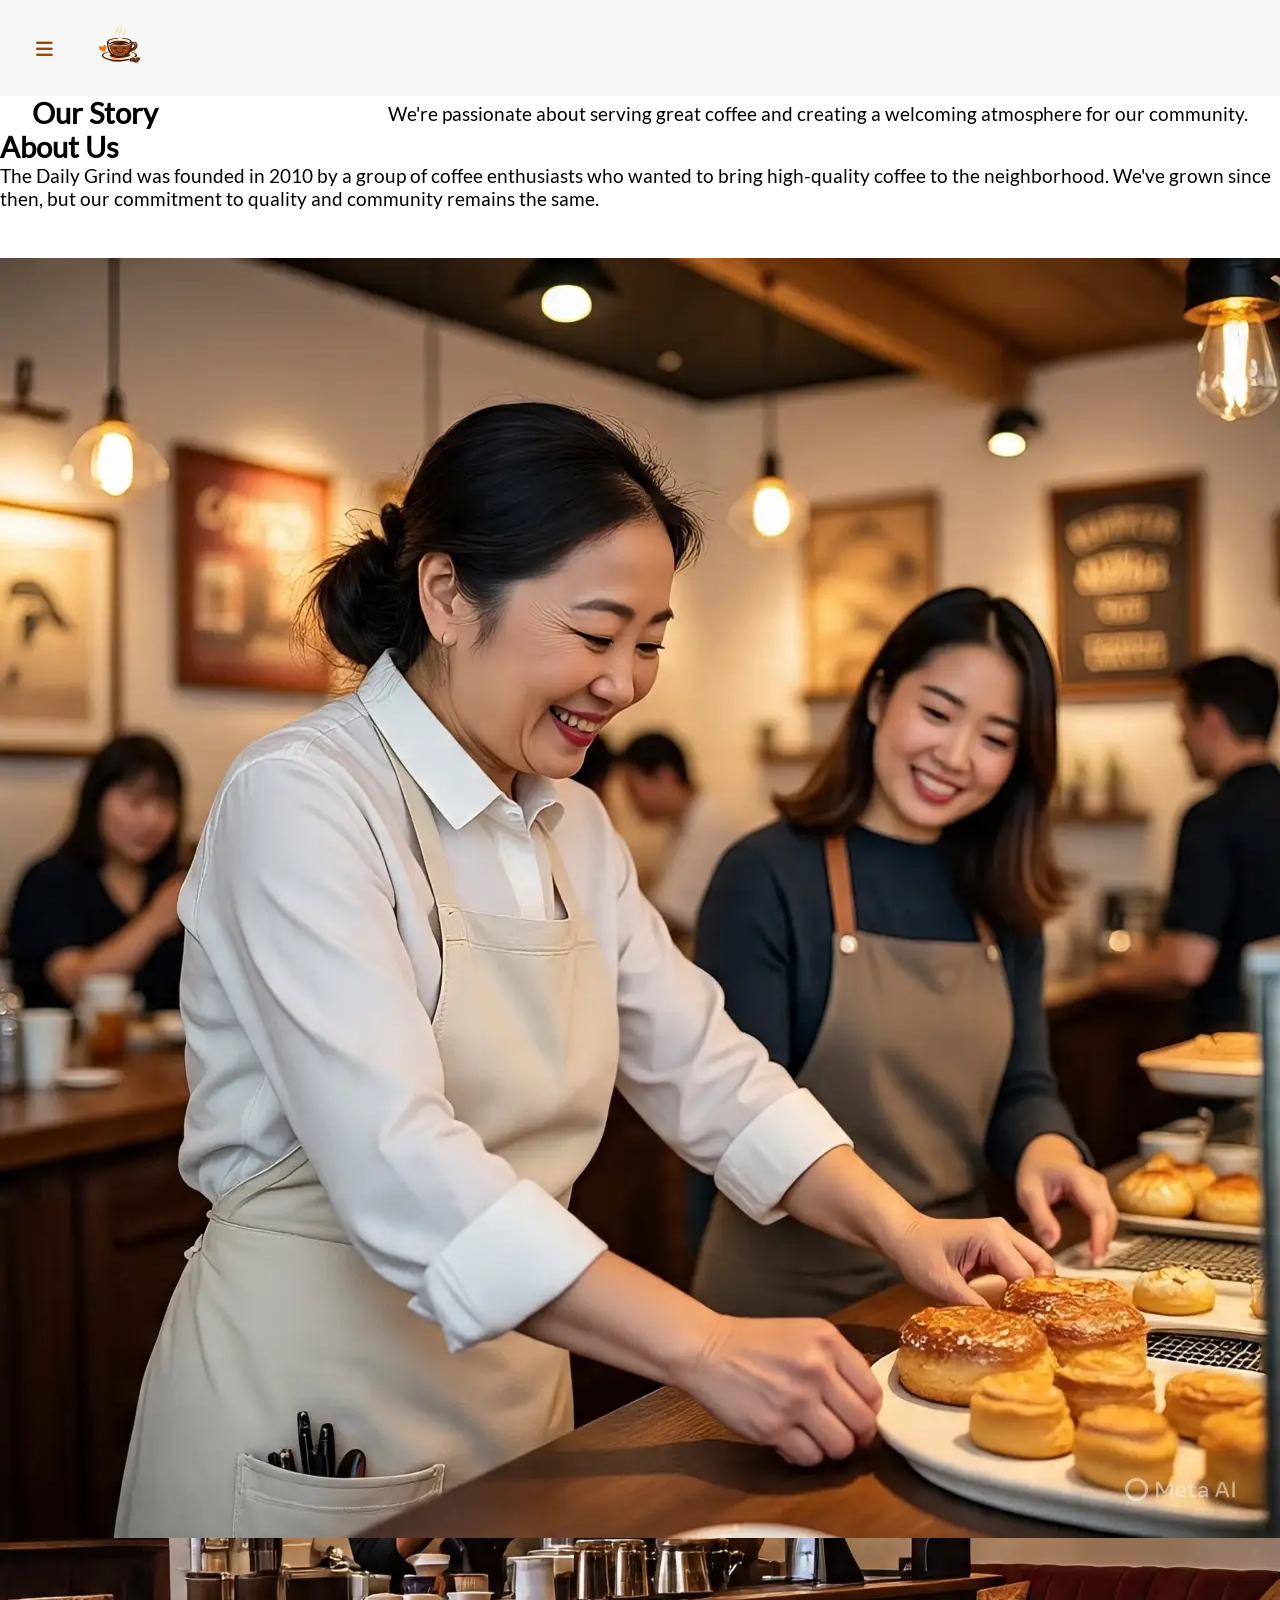
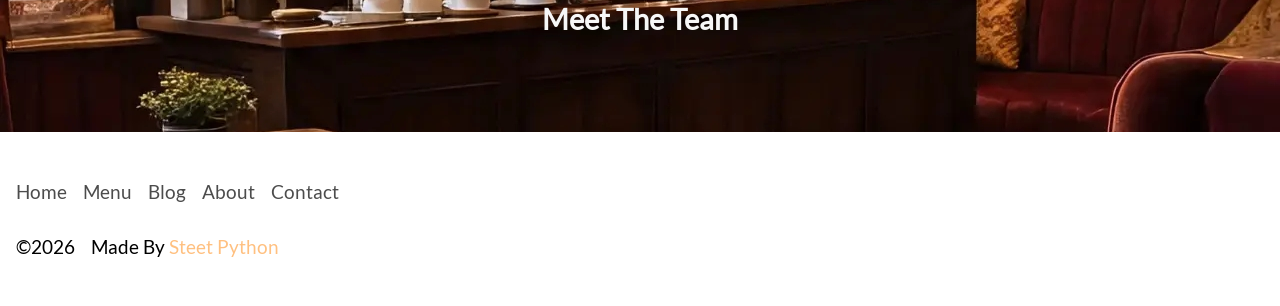
==== about.html @ 1edd5d18 "about us page started" ====
<!DOCTYPE html>
<html>
<head>
	<meta charset="utf-8">
	<meta name="viewport" content="width=device-width, initial-scale=1">
	<title>Daily Grind - About Us</title>
	<meta name="description" content="we are a cozy coffee shop that serves speciality coffee drinks, sandwitches, and pastries.">
	<meta name="keywords" content="Cozy, High-quality, Friendly, Local, Artisinal">
	<link rel="stylesheet" type="text/css" href="styles/all.min.css">
	<link rel="stylesheet" type="text/css" href="styles/index.css">
	<link rel="stylesheet" type="text/css" href="styles/about.css">
	<script src="scripts/jquery.min.js"></script>
	<script src="scripts/about.js"></script>
	</head>
<body>
<header>
	<div class="header">
		<div class="menu-btn"><span class="fa-solid fa-bars"></span></div>
		<img class="logo" src="images/file_00000000bf1c71f481b5ff13a850b9d8.png" />
	</div>
	<nav class="menu-box">
		<ul>
			<li class="menu-item"><a href="index.html">Home</a></li>
			<li class="menu-item"><a href="menu.html">Menu</a></li>
			<li class="menu-item"><a href="blog.html">Blog</a></li>
			<li class="menu-item"><a href="contact.html">Contact Us</a></li>
			<li class="menu-item"><a href="about.html">About Us</a></li>
		</ul>
	</nav>
</header>
 
 <main>
 	<section class="section-1">
 	<h1>Our Story</h1>
 	<p class="description">We're passionate about serving great coffee and creating a welcoming atmosphere for our community.</p>
 	</section>

 	<section class="section-2">
 		<div class="division-1">
 			<h2>About Us</h2>
 			<p class="description">The Daily Grind was founded in 2010 by a group of coffee enthusiasts who wanted to bring high-quality coffee to the neighborhood. We've grown since then, but our commitment to quality and community remains the same.</p>
 		</div>

 		<img src="images/1769259795025.jpg" alt="staffs of daily grind">
 	</section>

 	<section class="section-3">
 		<h1>Meet The Team</h1>
 		<div class="team">
 			<div class="staff">
 				
 			</div>
 		</div>
 	</section>
 </main>
<footer>
<nav class="sitemaps">
	<a href="index.html" >Home</a>
	<a href="menu.html" >Menu</a>
	<a href="blog.htm">Blog</a>
	<a href="about.html">About</a>
	<a href="contact.html" >Contact</a>
</nav>

<div class="footer">
	<p class="copyright">&copy;2026</p>
	<div class="acknowlegment">
		Made By <a href="https://george-ofori.vercel.app" class="author">Steet Python</a>
	</div>
</div>
 </footer>
</body>
</html>
---- styles/index.css ----
header{
	display: flex;
	flex-direction: column;
	align-items: stretch;
}

@font-face{
	src: url("../webfonts/Lato-Regular.ttf")
	format("truetype");
	font-family: Lato;
}

:root{
	--primary-color: rgba(150, 75, 0, 1);
	--secondary-color: rgba(247, 247, 247, 1);
	--accent: rgba(255, 192, 128, 1);
	--font-size: 1.2rem;
	--default-font: Lato, san-serif;
}

*{
	box-sizing: border-box;
	margin: 0;
	padding: 0;
}

body{
	font-family: var(--default-font);
	font-size: var(--font-size);
}

.header{
	display: flex;
	flex-direction: row;
	gap: 2rem;
	padding: 1rem 2rem;
	align-items: center;
	background: var(--secondary-color);
	width: 100%;
	position: fixed;
	top: 0;
	left: 0;
	right: 0;
	z-index: 999;
}

.menu-btn{
	color: var(--primary-color);
	cursor: pointer;
}

.menu-btn:hover{
    box-shadow: 0.1rem 0.1rem 0.2rem var(--primary-color);
}

.logo{
	width: 4rem;
	border-radius: 1rem;
}

.menu-box{
	background: var(--primary-color);
	border-radius: 0 1rem 1rem 0;
	height: 100%;
	display: flex;
	flex-direction: column;
	gap: 2rem;
	padding: 2rem;
	position: fixed;
	align-self: flex-start;
	margin-top: 6rem;
	transform: translateX(-100%);
	transition: transform 0.7s ease ;
	z-index: 999;
}

.menu-box ul{
	list-style-type: none;
	display: flex;
	flex-direction: column;
	gap: 1.2rem;
}

.menu-box ul li a:link, .menu-box ul li a:visited{
	color: var(--secondary-color);
	text-decoration: none;
	display: block;
	padding: 1rem;
	border-radius: 0.5rem;
}

.menu-box ul li a:hover, .menu-box ul li a:active{
	background: rgba(255, 255, 255, 0.4);
}

main{
	margin: 6rem 0 0 0;
}

.section-1{
	display: flex;
	flex-direction: column;
	gap: 3rem;
	padding-bottom: 2rem;
}

.sub-section-1{
	display: flex;
	flex-direction: column;
	gap: 2rem;
	align-items: flex-start;
	padding: 2.5rem 2rem;
}

@keyframes expand_contract{
	0%{
		transform: scale(1.0);
	}

	100%{
		transform: scale(1.2);
	}
}

.cta-btn-1{
	background: var(--primary-color);
	color: var(--secondary-color);
	padding: 1rem 2rem;
	border-radius: 1rem;
	border: 0.1rem solid var(--primary-color);
	cursor: pointer;
	animation-name: expand_contract;
	animation-duration: 1s;
	animation-fill-mode: forwards;
	animation-iteration-count: infinite;
	transition: opacity .6s ease;
}

.cta-btn-1:active{
	opacity: .5;
}

.cta-btn-1:hover{
	box-shadow: 0.1rem 0.1rem 0.2rem var(--primary-color);
}

.coffee-img{
	width: 19rem;
	margin: 1.5rem;
	border-radius: 2rem;
}

.coffee-img:hover{
	filter: blur(0.5rem);

}

.section-2{
	display: flex;
	flex-direction: column;
	gap: 3rem;
}

.part-1, .part-2{
	display: flex;
	flex-direction: column;
	gap: 2rem;
	padding: 2rem 1rem;
}

.part-1 h2{
	color: var(--primary-color);
}

.part-1 .description{
	line-height: 1.7;
}

.drink{
	display: flex;
	flex-direction: column;
    gap: 2rem;
    padding: 1rem;
    border-radius: 1rem;
    background: var(--secondary-color);
    align-items: center;
    margin: 0 2rem;
    transition: border 0.7s ease;
}

.drink:hover{
	border: 0.1rem solid var(--primary-color);
}

.cappuccino, .mocha-madness, .caramel-delight{
	width: 10rem;
	border-radius: 1rem;
}

.pricing{
	display: flex;
	flex-direction: row;
	gap: 1rem;
	justify-content: flex-start;
	align-items: center;
}

.price{
	font-weight: bold;
}

.buy-btn{
	color: var(--secondary-color);
	background: var(--primary-color);
	border: 0.1rem solid var(--primary-color);
	padding: 1rem;
	border-radius: .5rem;
	transition: opacity .6s ease;
	cursor: pointer;
}

.buy-btn:active{
	opacity: .6;
}

.section-3{
	display: flex;
	flex-direction: column;
	align-items: center;
	gap: 2rem;
	background: url("../images/1769259361879.jpg");
	background-position: center;
	background-size: cover;
	padding: 4rem 2rem;
	color: var(--secondary-color);
}

.section-3 .description{
	text-align: center;
}

.subscribe{
	color: var(--primary-color);
	background: var(--secondary-color);
	padding: 1rem;
	border-radius: 1rem;
	border: 0.1rem solid var(--secondary-color);
	font-weight: bold;
	transition: box-shadow 0.8s ease;
	cursor: pointer;
}

.subscribe:active{
	box-shadow: .1rem .1rem .4rem var(--primary-color);
}

footer{
	display: flex;
	flex-direction: column;
	gap: 2rem;
	margin: 2rem 0;
	padding: 1rem;
}

.sitemaps, .footer{
	display: flex;
	flex-direction: row;
	gap: 1rem;
}

.sitemaps a:link, .sitemaps a:visited{
	color: rgba(0, 0, 0, 0.7);
	text-decoration: none;
}

.sitemaps a:hover, .sitemaps a:active{
	color: var(--accent);
}

.author:link, .author:visited{
	color: var(--accent);
	text-decoration: none;
}

@media screen and (min-width: 922px){
	.section-1{
		flex-direction: row;
		justify-content: space-between;
		align-items: center;
		padding: 0 2rem;
	}

	.part-2{
		flex-direction: row;
		align-items: stretch;
		justify-content: center;
	}

	.drink{
		padding: 2rem;
	}
}
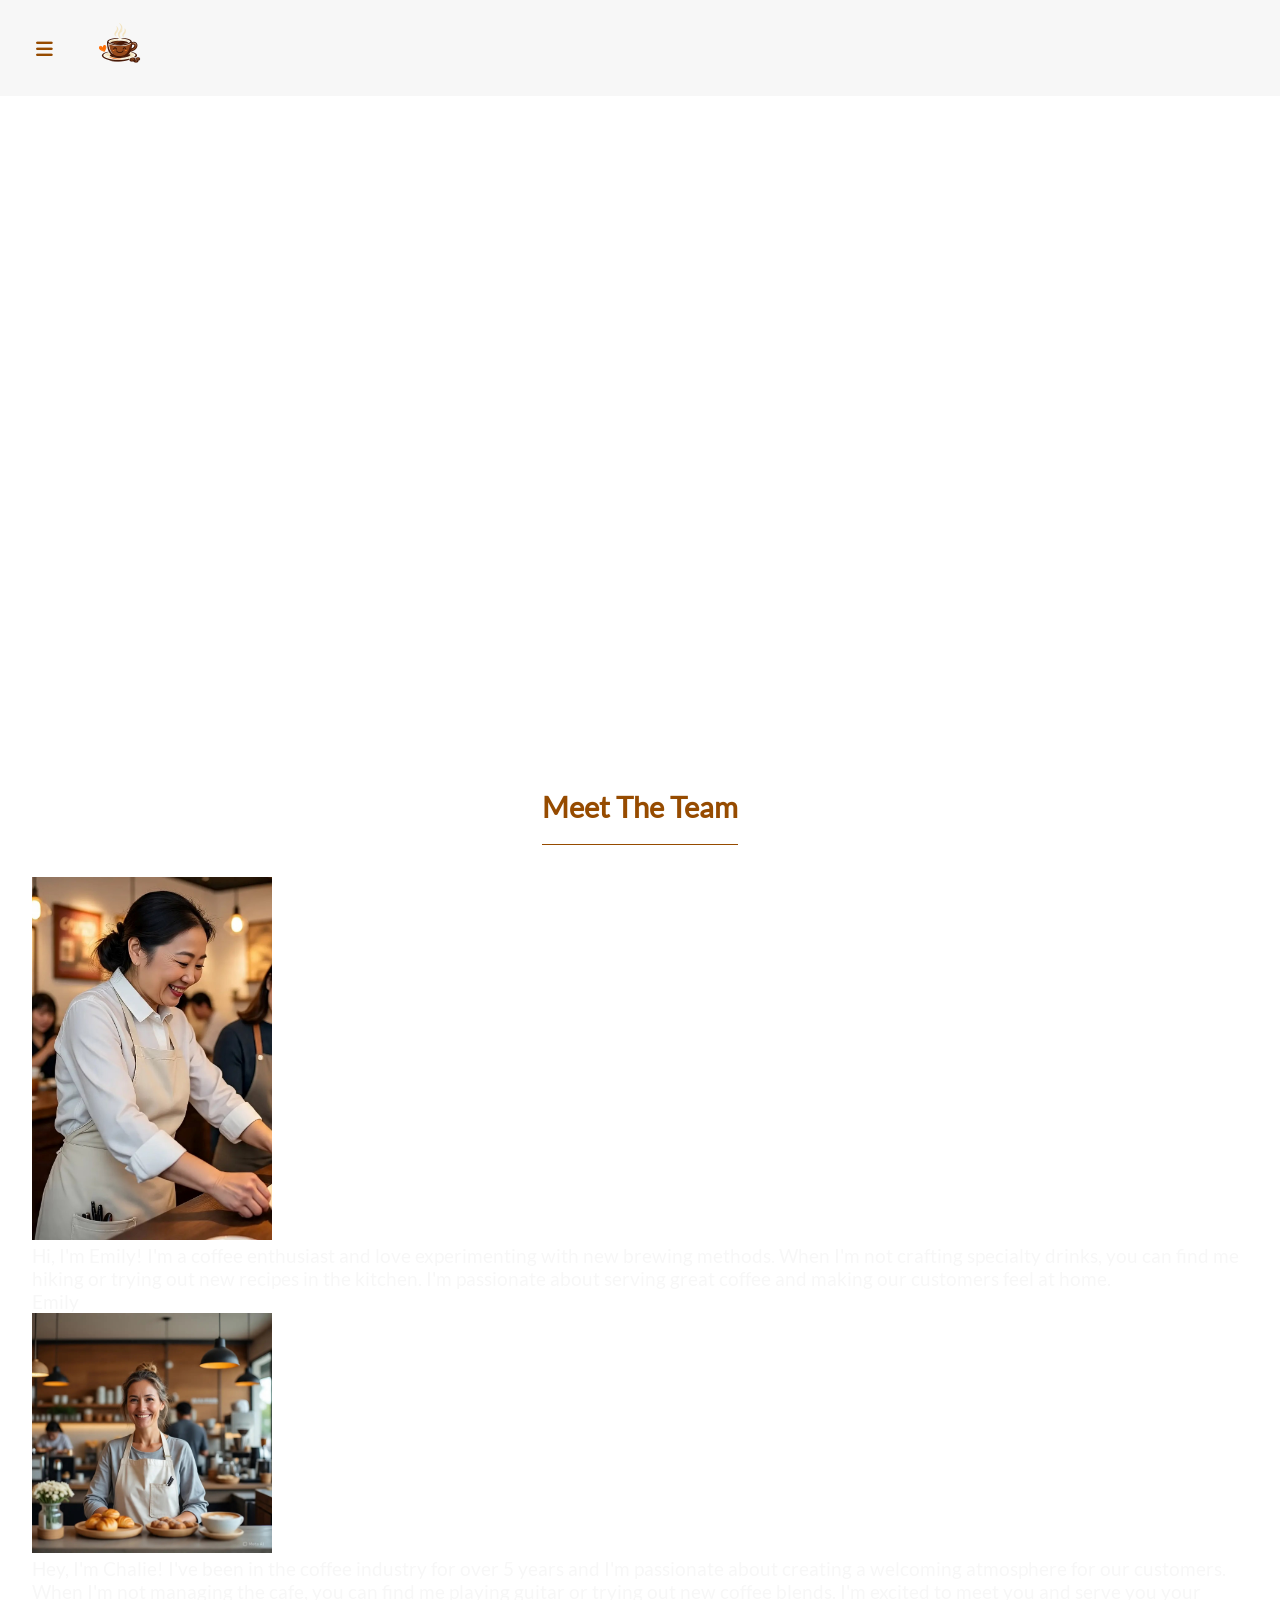
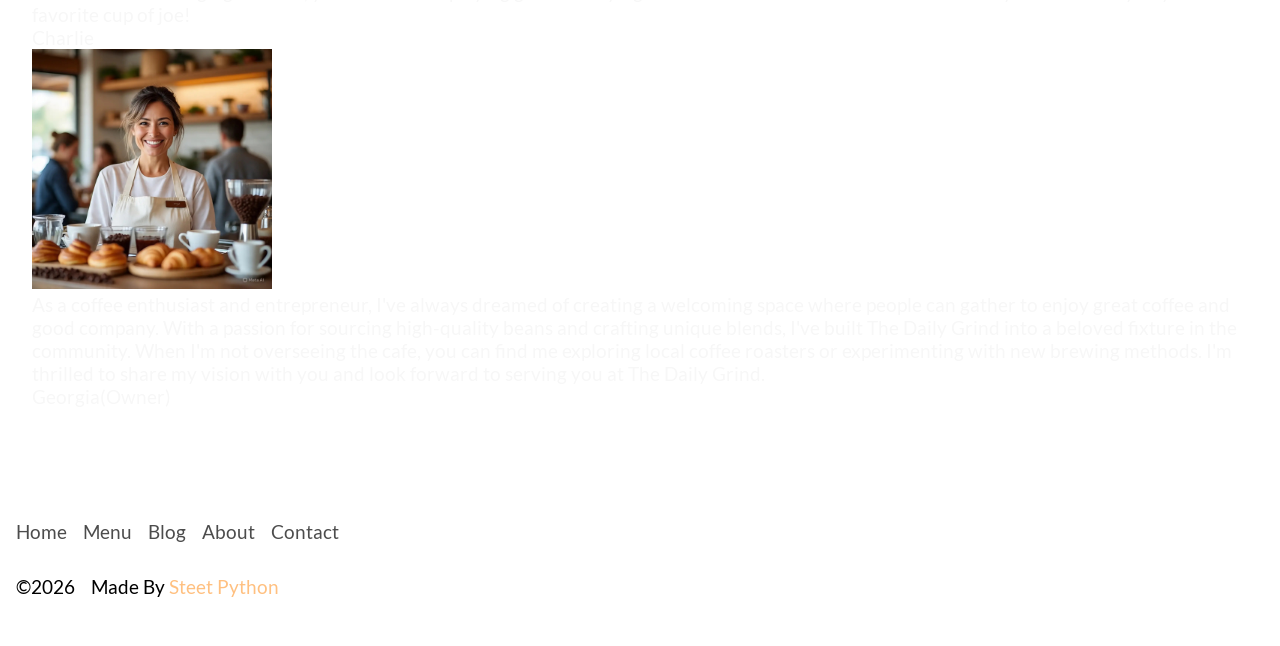
==== commit 60755a6a: "about page is being styled" ====
--- a/about.html
+++ b/about.html
@@ -45,12 +45,26 @@
  	</section>
 
  	<section class="section-3">
- 		<h1>Meet The Team</h1>
+ 		<h2>Meet The Team</h2>
  		<div class="team">
  			<div class="staff">
- 				
+ 				<img src="images/17692597950252.jpg" alt="staff 1">
+ 				<p class="bio">Hi, I'm Emily! I'm a coffee enthusiast and love experimenting with new brewing methods. When I'm not crafting specialty drinks, you can find me hiking or trying out new recipes in the kitchen. I'm passionate about serving great coffee and making our customers feel at home.</p>
+ 				<p class="name">Emily</p>
  			</div>
- 		</div>
+
+ 			<div class="staff">
+ 				<img src="images/1769259819017.jpg" alt="staff 2">
+ 				<p class="bio">Hey, I'm Chalie! I've been in the coffee industry for over 5 years and I'm passionate about creating a welcoming atmosphere for our customers. When I'm not managing the cafe, you can find me playing guitar or trying out new coffee blends. I'm excited to meet you and serve you your favorite cup of joe!</p>
+ 				<p class="name">Charlie</p>
+ 			</div>
+
+ 			<div class="staff owner">
+ 				<img src="images/1769259769873.jpg" alt="staff 2">
+ 				<p class="bio">As a coffee enthusiast and entrepreneur, I've always dreamed of creating a welcoming space where people can gather to enjoy great coffee and good company. With a passion for sourcing high-quality beans and crafting unique blends, I've built The Daily Grind into a beloved fixture in the community. When I'm not overseeing the cafe, you can find me exploring local coffee roasters or experimenting with new brewing methods. I'm thrilled to share my vision with you and look forward to serving you at The Daily Grind.</p>
+ 				<p class="name">Georgia(Owner)</p>
+ 			</div>
+ 			</div>
  	</section>
  </main>
 <footer>
--- a/styles/about.css
+++ b/styles/about.css
@@ -0,0 +1,62 @@
+.section-1{
+	display: flex;
+	flex-direction: column;
+	gap: 1.5rem;
+	align-items: center;
+	padding: 2rem 1.3rem;
+}
+
+.description{
+	color: var(--primary-color);
+	line-height: 1.7rem;
+}
+
+.section-1, .description{
+	transition: all 0.5s ease;
+	transform: translateY(-0.9rem);
+	opacity: 0;
+}
+
+.section-2, .division-1{
+	display: flex;
+	flex-direction: column;
+	gap: 1.5rem;
+	padding: 1.5rem 1.3rem;
+}
+
+.section-2{
+	gap: 2rem;
+}
+
+.division-1{
+	transform: translateY(1rem);
+}
+
+.section-2 img{
+	width: 15rem;
+	border-radius: 1rem;
+	margin: 0 auto ;
+	transform: translateY(-1rem);
+}
+
+.section-2, .section-2 img{
+	transition: all 0.7s ease;
+	opacity: 0;
+}
+
+.section-3{
+	background: inherit;
+	display: flex;
+	flex-direction: column;
+	gap: 2rem;
+}
+
+.section-3 h2{
+	color: var(--primary-color);
+	padding-bottom: 1.3rem;
+	border-bottom: 0.1rem solid;
+}
+
+.team img{
+	width: 15rem;
+}
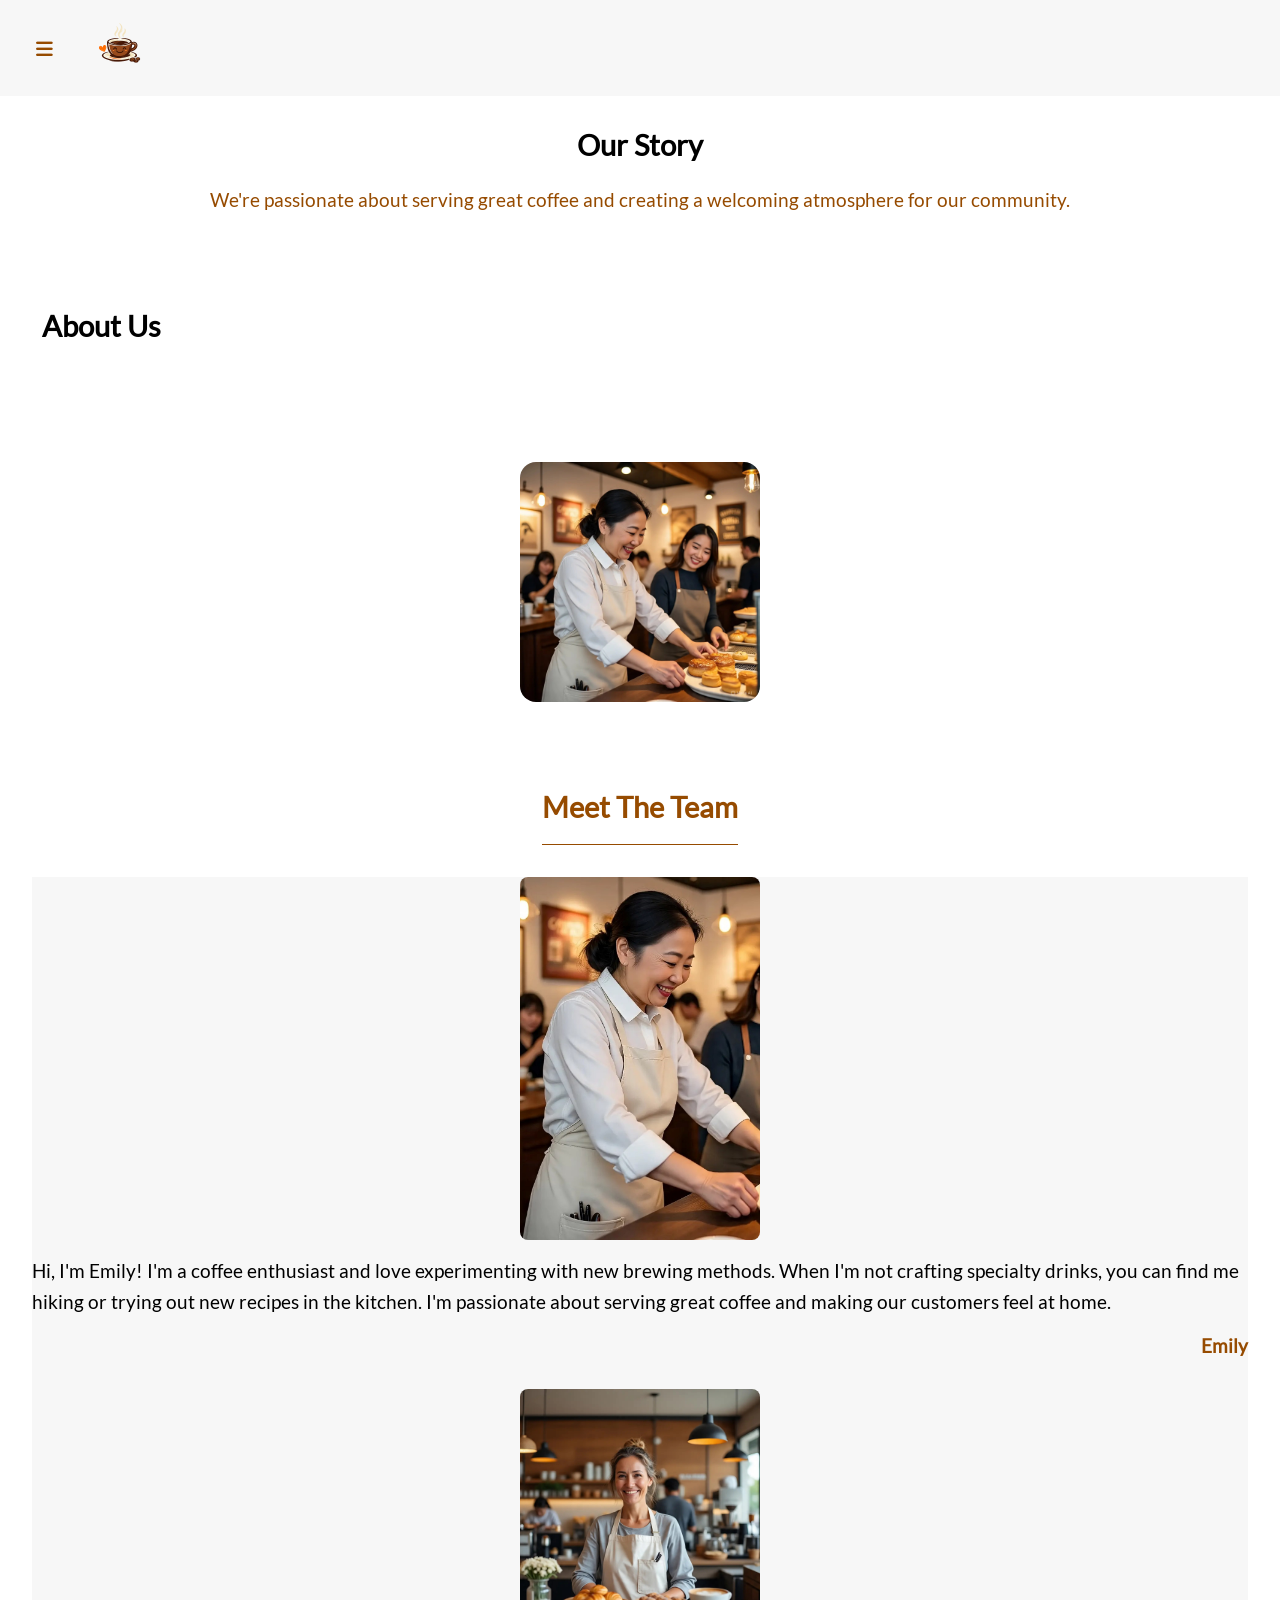
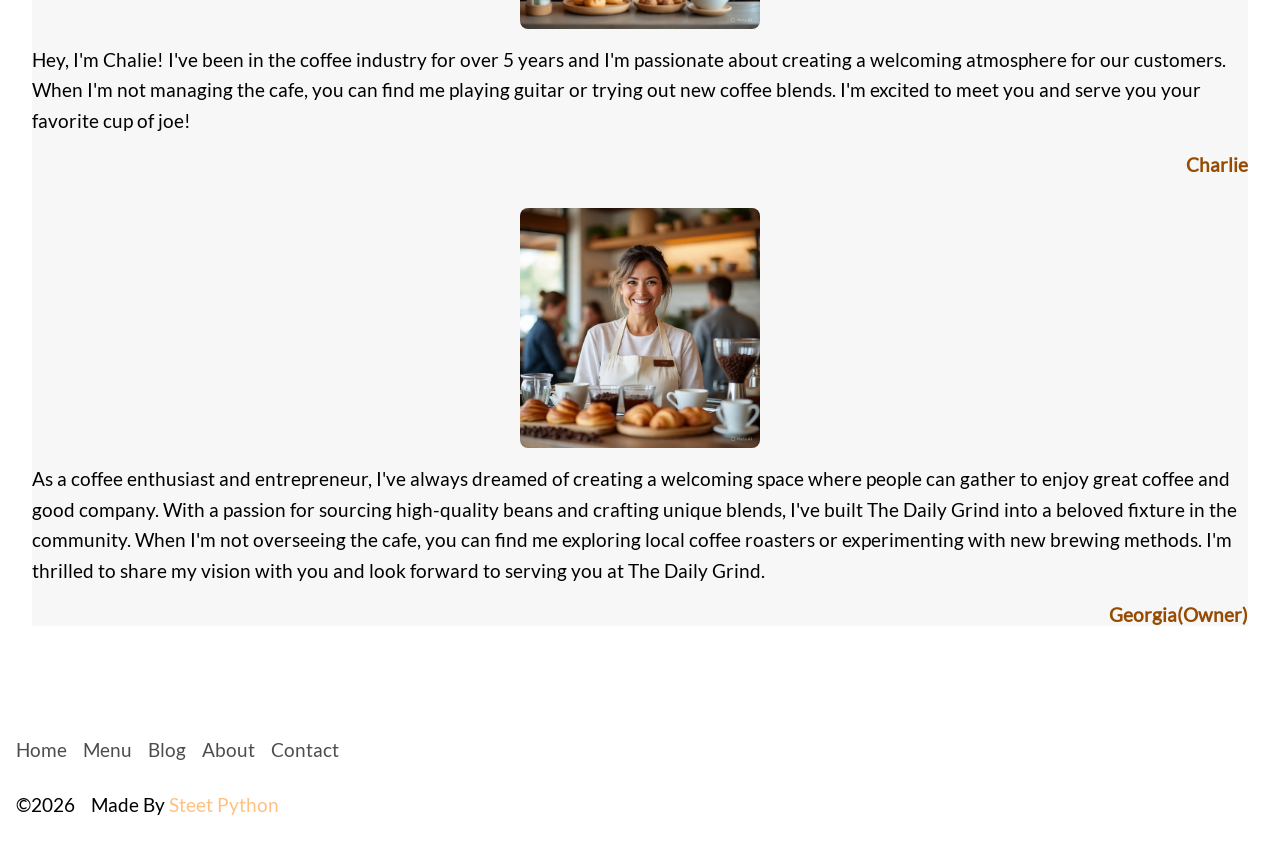
==== commit 871ab64e: "about page underway" ====
--- a/about.html
+++ b/about.html
@@ -32,16 +32,16 @@
  <main>
  	<section class="section-1">
  	<h1>Our Story</h1>
- 	<p class="description">We're passionate about serving great coffee and creating a welcoming atmosphere for our community.</p>
+ 	<p class="s1-description">We're passionate about serving great coffee and creating a welcoming atmosphere for our community.</p>
  	</section>
 
  	<section class="section-2">
  		<div class="division-1">
  			<h2>About Us</h2>
- 			<p class="description">The Daily Grind was founded in 2010 by a group of coffee enthusiasts who wanted to bring high-quality coffee to the neighborhood. We've grown since then, but our commitment to quality and community remains the same.</p>
+ 			<p class="s2-description">The Daily Grind was founded in 2010 by a group of coffee enthusiasts who wanted to bring high-quality coffee to the neighborhood. We've grown since then, but our commitment to quality and community remains the same.</p>
  		</div>
 
- 		<img src="images/1769259795025.jpg" alt="staffs of daily grind">
+ 		<img src="images/1769259795025.jpg" alt="staffs of daily grind" class="staff-img">
  	</section>
 
  	<section class="section-3">
--- a/styles/about.css
+++ b/styles/about.css
@@ -6,12 +6,12 @@
 	padding: 2rem 1.3rem;
 }
 
-.description{
+.s1-description, .s2-description{
 	color: var(--primary-color);
 	line-height: 1.7rem;
 }
 
-.section-1, .description{
+.s1-description, .s2-description{
 	transition: all 0.5s ease;
 	transform: translateY(-0.9rem);
 	opacity: 0;
@@ -30,16 +30,17 @@
 
 .division-1{
 	transform: translateY(1rem);
+	transition: all 0.5s ease;
 }
 
-.section-2 img{
+.staff-img, section-2{
 	width: 15rem;
 	border-radius: 1rem;
 	margin: 0 auto ;
 	transform: translateY(-1rem);
 }
 
-.section-2, .section-2 img{
+.staff-img{
 	transition: all 0.7s ease;
 	opacity: 0;
 }
@@ -59,4 +60,34 @@
 
 .team img{
 	width: 15rem;
+	border-radius: 0.5rem;
+}
+
+.bio{
+	color: black;
+	line-height: 1.6;
+	transition: all ease 0.5s;
+	opacity: 0;
+	transform: translateY(1.5rem);
+}
+
+.team, .staff{
+	display: flex;
+	flex-direction: column;
+	gap: 2rem;
+	align-items: center; 
+}
+
+.team{
+	background: var(--secondary-color);
+}
+
+.name{
+	color: var(--primary-color);
+	font-weight: bold;
+	align-self: flex-end;
+}
+
+.staff{
+gap: 1rem;
 }
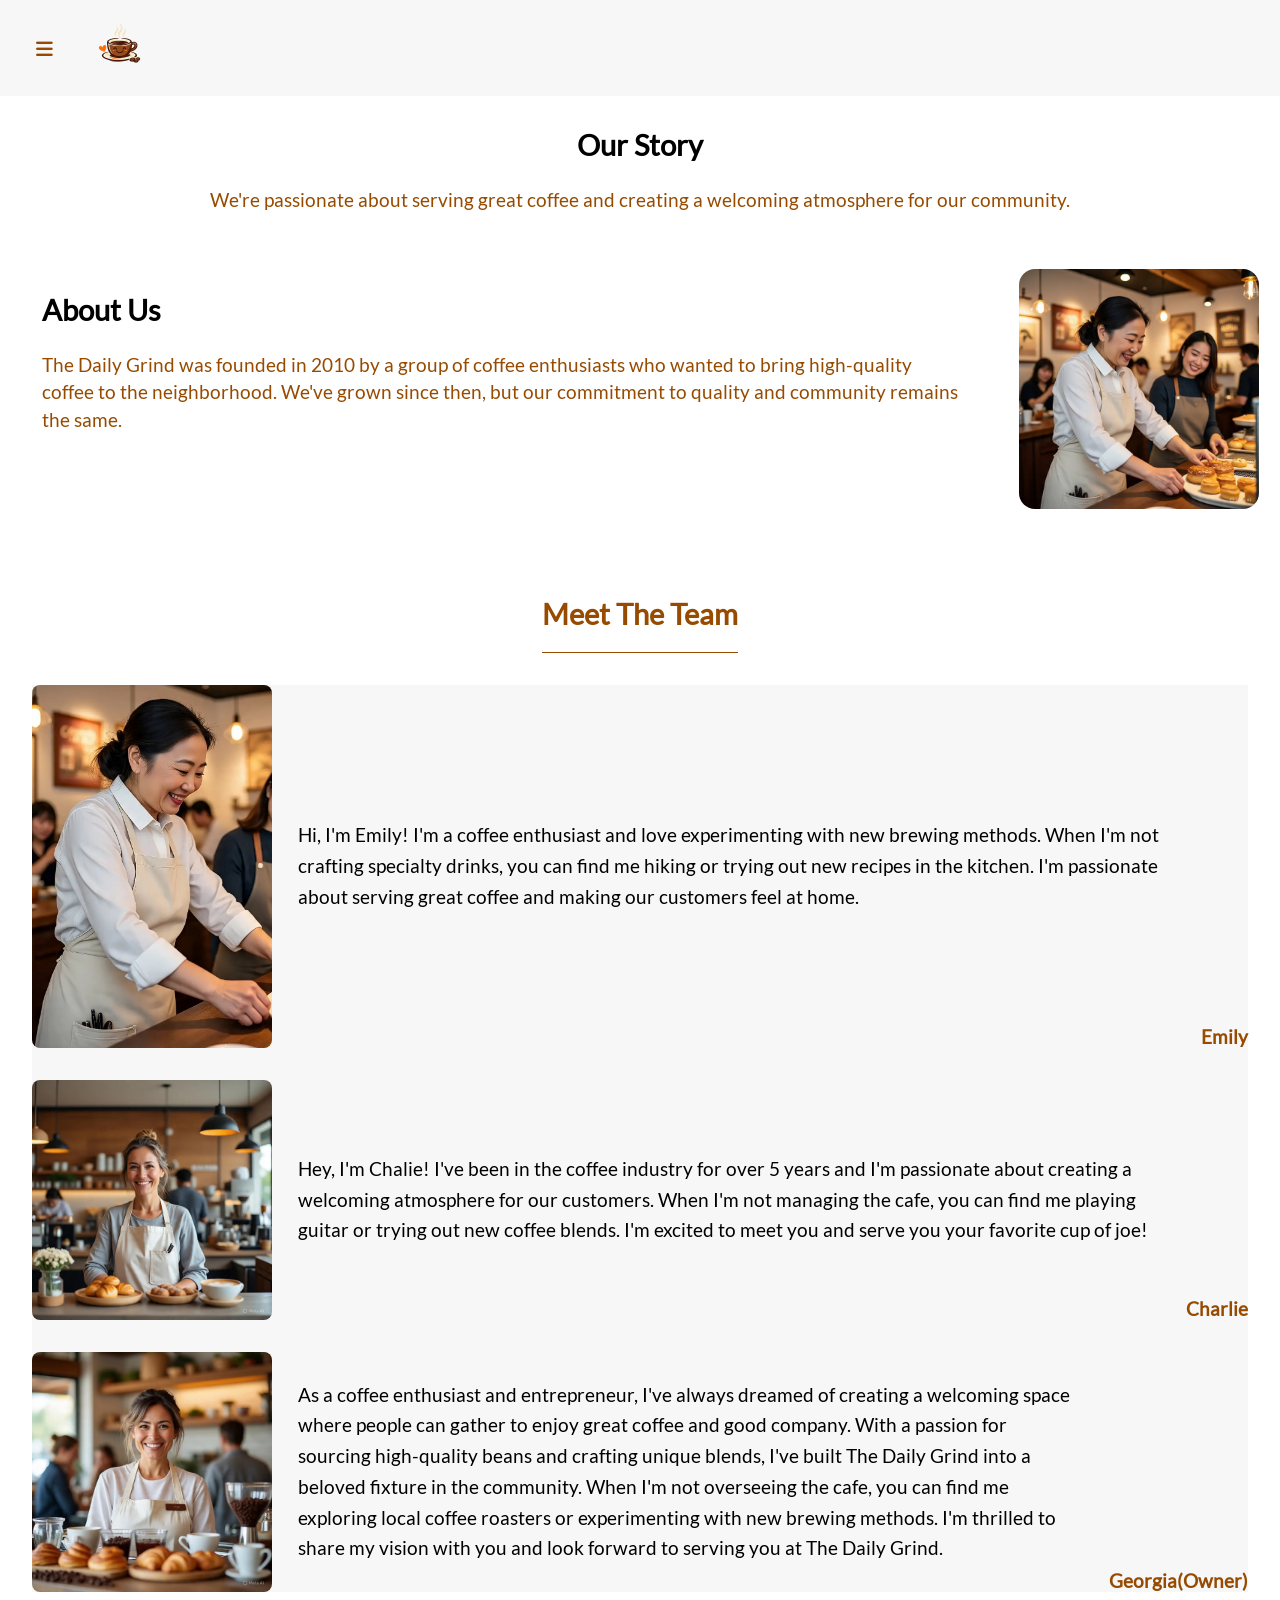
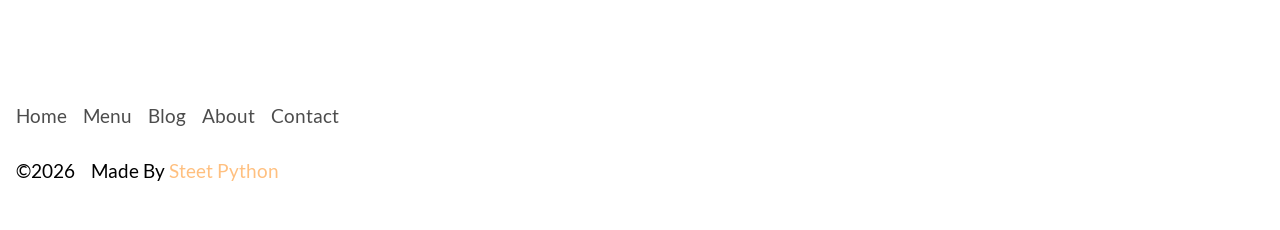
==== commit 76f8cfc7: "about page bug fixed" ====
--- a/about.html
+++ b/about.html
@@ -10,6 +10,7 @@
 	<link rel="stylesheet" type="text/css" href="styles/index.css">
 	<link rel="stylesheet" type="text/css" href="styles/about.css">
 	<script src="scripts/jquery.min.js"></script>
+	<script src="scripts/index.js"></script>
 	<script src="scripts/about.js"></script>
 	</head>
 <body>
--- a/styles/about.css
+++ b/styles/about.css
@@ -11,7 +11,7 @@
 	line-height: 1.7rem;
 }
 
-.s1-description, .s2-description{
+.s1-description{
 	transition: all 0.5s ease;
 	transform: translateY(-0.9rem);
 	opacity: 0;
@@ -28,22 +28,12 @@
 	gap: 2rem;
 }
 
-.division-1{
-	transform: translateY(1rem);
-	transition: all 0.5s ease;
-}
-
 .staff-img, section-2{
 	width: 15rem;
 	border-radius: 1rem;
-	margin: 0 auto ;
-	transform: translateY(-1rem);
+	margin: 0 auto;
 }
 
-.staff-img{
-	transition: all 0.7s ease;
-	opacity: 0;
-}
 
 .section-3{
 	background: inherit;
@@ -90,4 +80,14 @@
 
 .staff{
 gap: 1rem;
+}
+
+@media screen and (min-width: 922px){
+	.section-2, .staff{
+		flex-direction: row;
+	}
+
+	.staff{
+		gap: 1.6rem;
+	}
 }
